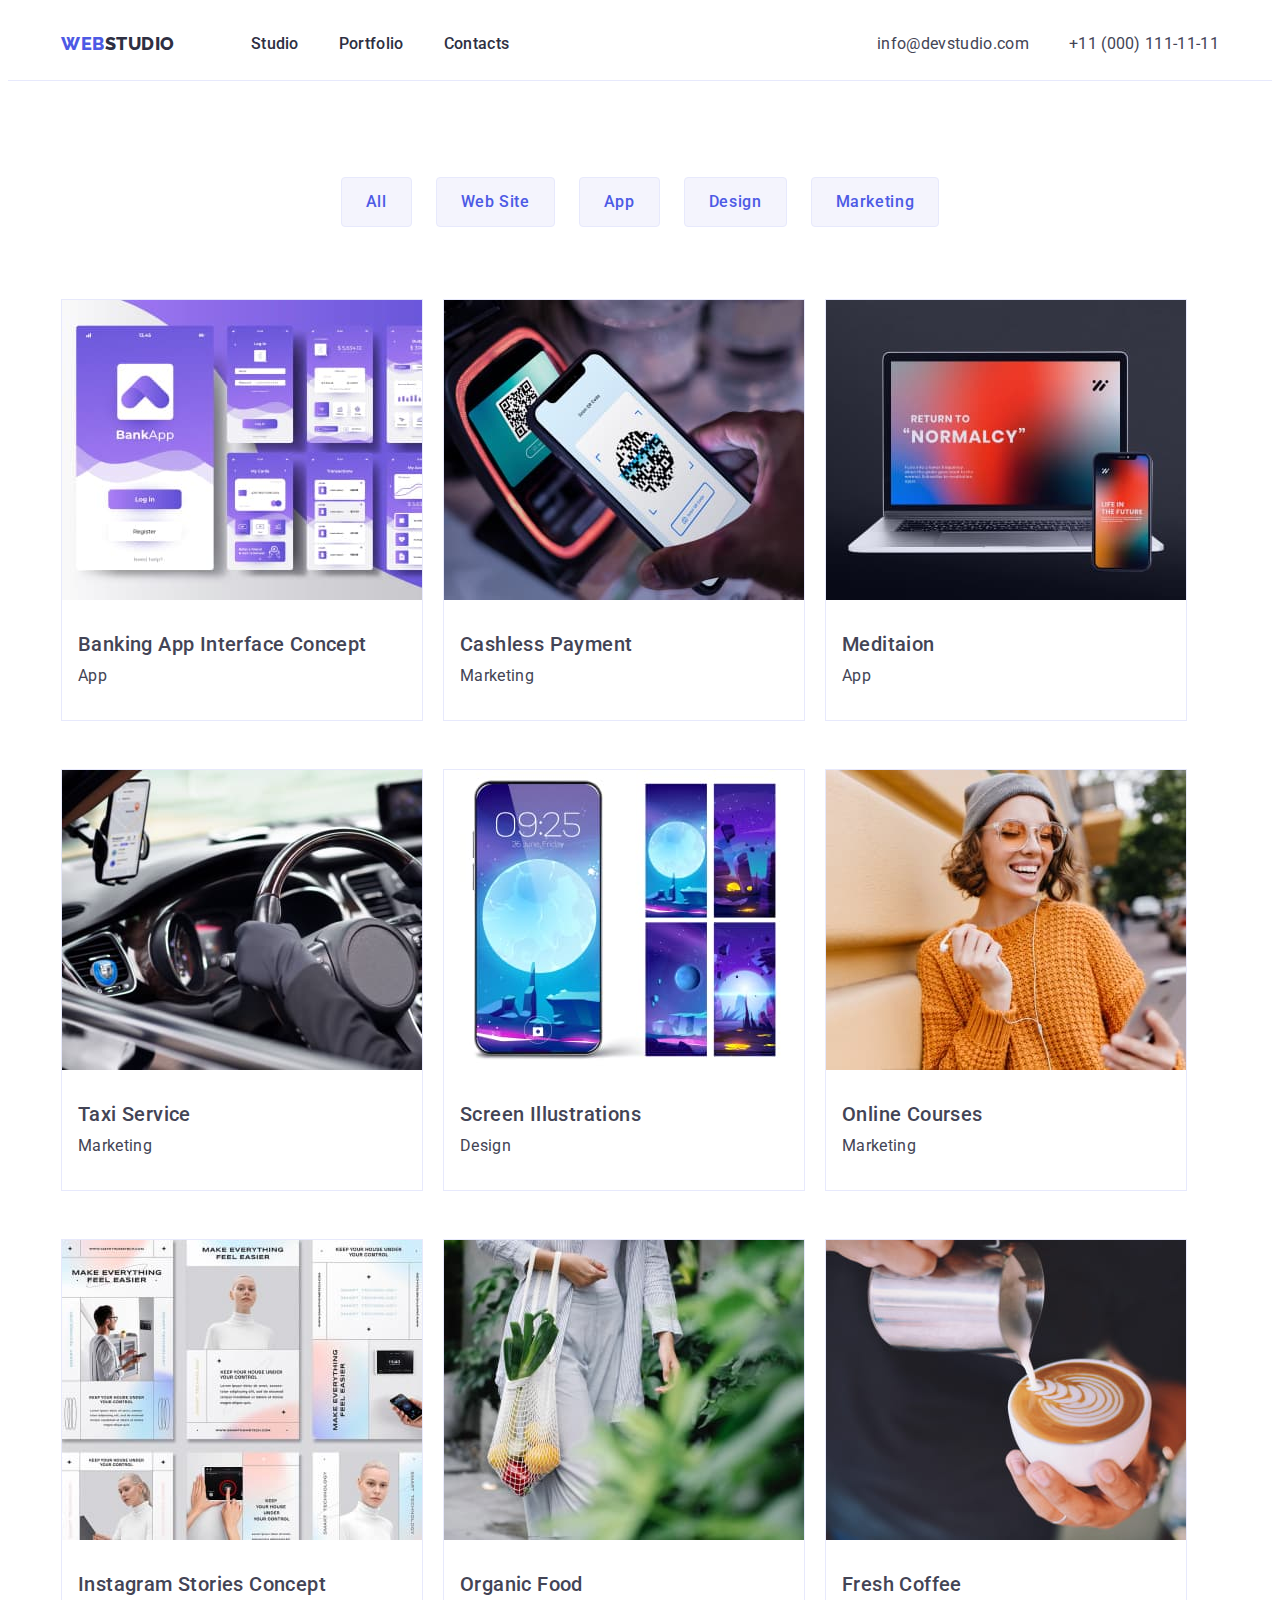
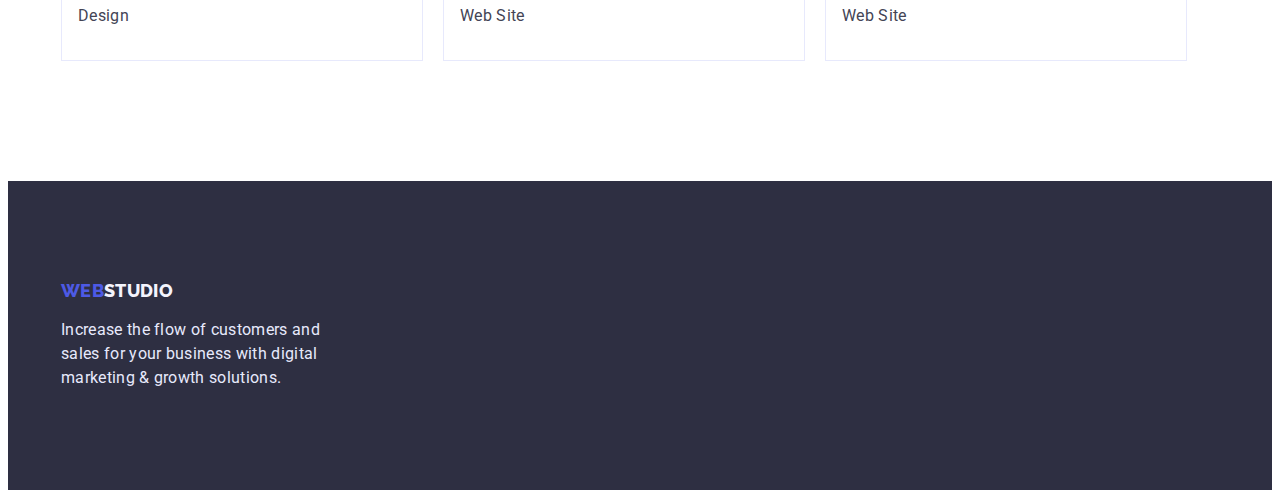
==== portfolio.html @ 00aa8af8 "homeworck3.1" ====
<!DOCTYPE html>
<html lang="en">

<head>
    <meta charset="UTF-8">
    <meta http-equiv="X-UA-Compatible" content="IE=edge">
    <meta name="viewport" content="width=device-width, initial-scale=1.0">
    <title>WebStudio</title>
    <link rel="preconnect" href="https://fonts.googleapis.com">
    <link rel="preconnect" href="https://fonts.gstatic.com" crossorigin>
    <link href="https://fonts.googleapis.com/css2?family=Raleway:wght@800&family=Roboto:wght@400;500;700&display=swap"
        rel="stylesheet">
    <link rel="stylesheet" href="https://cdnjs.cloudflare.com/ajax/libs/modern-normalize/1.1.0/modern-normalize.min.css"
        integrity="sha512-wpPYUAdjBVSE4KJnH1VR1HeZfpl1ub8YT/NKx4PuQ5NmX2tKuGu6U/JRp5y+Y8XG2tV+wKQpNHVUX03MfMFn9Q=="
        crossorigin="anonymous" referrerpolicy="no-referrer" />
    <link rel="stylesheet" href="./css/styles.css">
</head>

<body>
    <header class="header">
        <div class="container main-nav">
            <nav class="header-nav">
                <a href="./index.html" class="header-logo">
                    <span class="header-logo-web">Web</span>Studio
                </a>
                <ul class="site-nav list">
                    <li class="item"><a href="index.html" class="link">Studio</a></li>
                    <li class="item"><a href="portfolio.html" class="link">Portfolio</a></li>
                    <li class="item"><a href="" class="link">Contacts</a></li>
                </ul>
            </nav>
            <address class="adress-nav">
                <ul class="auth-nav header-contacts list">
                    <li class="item"><a href="mailto:info@devstudio.com"
                            class="header-contacts link">info@devstudio.com</a></li>
                    <li class="item"><a href="tel:+110001111111" class="header-contacts link">+11 (000) 111-11-11</a>
                    </li>
                </ul>
            </address>
        </div>
    </header>


    <main>
        <section class="section section-portfolio">
            <div class="container">
                <h1 class="visually-hidden">Portfolio</h1>
                <ul class="portfolio-list">
                    <li class="portfolio-item">
                        <button type="button" class="section-portfolio-button">All</button>
                    </li>
                    <li class="portfolio-item">
                        <button type="button" class="section-portfolio-button">Web Site</button>
                    </li>
                    <li class="portfolio-item">
                        <button type="button" class="section-portfolio-button">App</button>
                    </li>
                    <li class="portfolio-item">
                        <button type="button" class="section-portfolio-button">Design</button>
                    </li>
                    <li class="portfolio-item">
                        <button type="button" class="section-portfolio-button">Marketing</button>
                    </li>
                </ul>
            </div>

            <div class="container">
                <ul class="portf-link">
                    <li class="portf-item">
                        <a href="" class="section-portfolio-link">
                            <img src="./images/blankapp.jpg" alt="banking Apps" width="360" height="300">
                            <h2 class="portf-title">Banking App Interface Concept</h2>
                            <p class="portf-text">App</p>
                        </a>
                    </li>
                    <li class="portf-item">
                        <a href="" class="section-portfolio-link">
                            <img src="./images/payment.jpg" alt="payment by phone" width="360" height="300">
                            <h2 class="portf-title">Cashless Payment</h2>
                            <p class="portf-text">Marketing</p>
                        </a>
                    </li>
                    <li class="portf-item">
                        <a href="" class="section-portfolio-link">
                            <img src="./images/meditationapp.jpg" alt="laptop and phone" width="360" height="300">
                            <h2 class="portf-title">Meditaion</h2>
                            <p class="portf-text">App</p>
                        </a>
                    </li>
                    <li class="portf-item">
                        <a href="" class="section-portfolio-link">
                            <img src="./images/taxi.jpg" alt="a person driving a car" width="360" height="300">
                            <h2 class="portf-title">Taxi Service</h2>
                            <p class="portf-text">Marketing</p>
                        </a>
                    </li>
                    <li class="portf-item">
                        <a href="" class="section-portfolio-link">
                            <img src="./images/screen.jpg" alt="screenshots on the phone" width="360" height="300">
                            <h2 class="portf-title">Screen Illustrations</h2>
                            <p class="portf-text">Design</p>
                        </a>
                    </li>
                    <li class="portf-item">
                        <a href="" class="section-portfolio-link">
                            <img src="./images/courses.jpg" alt="woman whith headphones" width="360" height="300">
                            <h2 class="portf-title">Online Courses</h2>
                            <p class="portf-text">Marketing</p>
                        </a>
                    </li>
                    <li class="portf-item">
                        <a href="" class="section-portfolio-link">
                            <img src="./images/instagram.jpg" alt="beautiful pages from Instagram" width="360"
                                height="300">
                            <h2 class="portf-title">Instagram Stories Concept</h2>
                            <p class="portf-text">Design</p>
                        </a>
                    </li>
                    <li class="portf-item">
                        <a href="" class="section-portfolio-link">
                            <img src="./images/food.jpg" alt="a man whith a bag of vegetables" width="360" height="300">
                            <h2 class="portf-title">Organic Food</h2>
                            <p class="portf-text">Web Site</p>
                        </a>
                    </li>
                    <li class="portf-item">
                        <a href="" class="section-portfolio-link">
                            <img src="./images/coffee.jpg" alt="making coffee" width="360" height="300">
                            <h2 class="portf-title">Fresh Coffee</h2>
                            <p class="portf-text">Web Site</p>
                        </a>
                    </li>

                </ul>
            </div>
        </section>

    </main>

    <footer class="section-footer">
        <div class="container footer-cont">
            <a href="./index.html" class="footer-logo">
                <span class="footer-logo-web">Web</span>Studio
            </a>
            <p class="footer-text">
                Increase the flow of customers and sales for your business with digital marketing &amp; growth
                solutions.
            </p>
        </div>
    </footer>
</body>

</html>
---- css/styles.css ----
:root{
    --brand-color: #4D5AE5; /* Iris */
    --title-text-color:#2E2F42; /* Navy blue */
    --pressed-state-color:#404BBF; /* OCEAN */
    --text-color:#434455; /*SLATE*/
    --white-color: #FFFFFF;
    --light-backgrounds-color:#F4F4FD; /* CLOUD*/
    --accent-color: #E7E9FC; /* cornflower */
    --color-background-primary: #FFFFFF;
}

h1,
h2,
h3,
h4,
h5,
h6,
p {
    margin: 0;
}

img {
    display: block;
    max-width: 100%;
    height: auto;
}

address {
    font-style: normal;
}

button {
    display: block;
    cursor: pointer;
    border-radius: 4px;
    font-weight: 500;
    font-size: 16px;
    line-height: 1.5;
    letter-spacing: 0.04em;
    font-family: 'Roboto';
    border: 1px solid transparent;
}

ul {
    list-style: none;
    margin: 0;
    padding: 0;
}

a {
    text-decoration: none;
    
}

.container {
    width: 100%;
    max-width: 1158px;
    padding: 0 15px;
    margin: 0 auto;
}

.section {
    padding-top: 120px;
    padding-bottom: 120px;
}
.section.no-top-padding{
    padding-top: 0;

}


.visually-hidden {
    position: absolute;
    width: 1px;
    height: 1px;
    margin: -1px;
    border: 0;
    padding: 0;
    white-space: nowrap;
    clip-path: inset(100%);
    clip: rect(0 0 0 0);
    overflow: hidden;
}
body{
    font-family: Roboto, sans-serif;
    font-size: 16px;
    letter-spacing: 0.02em;
    color: var(--text-color);
    background-color: var(--color-background-primary);
}
.header{
    border-bottom: 1px solid #E7E9FC;
}
.main-nav{
    display: flex;
    align-items: center;

}
.header-nav{
    display: flex;
    align-items: center;
}
.header-logo{
    display: block;
    margin-right: 76px;
    color: var(--title-text-color);
    font-family: 'Raleway';
    font-size: 18px;
    font-weight: 800;
    letter-spacing: 0.03em;
    line-height: 1.33;
    text-transform: uppercase;
}
span.header-logo-web{
    color: var(--brand-color);

}
.site-nav{
    display: flex;
}
.site-nav .item:not(:last-child){
    margin-right: 40px;
}

.site-nav .link{
    display: block;
    padding-top: 24px;
    padding-bottom: 24px;

    color: var(--title-text-color);
    font-size: 16px;
    font-weight: 500;
    line-height: 1.5;
}
.site-nav .link:hover,
.site-nav .link:focus{
    color: var(--pressed-state-color);
}

.link:hover,
.link:focus{
    color: var(--brand-color);
    
}
.adress-nav{
    margin-left: auto;
}
.auth-nav{
    display: flex;
}
.auth-nav .item:not(:last-child){
    margin-right: 40px;
}
.auth-nav .link{
    display: block;
    padding-top: 24px;
    padding-bottom: 24px;
}

.header-contacts {
    color: var(--text-color);
    font-size: 16px;
    line-height: 1.5;
}
.header-contacts .link:hover,
.header-contacts .link:focus{
    color: var(--pressed-state-color);
}

.button:focus,
.button:hover{
    color: var(--pressed-state-color);
}

.hero{
    background: var(--title-text-color);
    padding-top: 188px;
    padding-bottom: 188px;
    text-align: center;
}
.hero-title{
    display: block;
    margin-left: auto;
    margin-right: auto;
    width: 496px;
    
    color: var(--white-color);
    font-weight: 700;
    font-size: 56px;
    line-height: 1.07;
    letter-spacing: 0.02em;
    margin-bottom: 48px;

}
.hero-button{
    display: inline-block;
    color: var(--white-color);
    background-color:var(--brand-color);
    box-shadow: 0px 4px 4px rgba(0, 0, 0, 0.15);
    padding: 16px 32px;
}
.hero-button:hover,
.hero-button:focus{
    background-color: var(--pressed-state-color);
}
.title{
    padding-bottom: 8px;
}
.portfolio-list{
    display: flex;
    justify-content:center;
    padding-bottom: 72px;
}
.portfolio-list .portfolio-item:not(:last-child){
    margin-right: 24px;
}
.section.section-portfolio{
    padding-top: 96px;
}
.section-portfolio-button{
    padding: 12px 24px;
    color: var(--brand-color);
    background-color: var(--light-backgrounds-color);
    font-family: 'Roboto';
    font-weight: 500;
    font-size: 16px;
    line-height: 1.5;
    letter-spacing: 0.04em;
    border: 1px solid #E7E9FC;
    border-radius: 4px;
    text-align: center;

}
.section-portfolio-button:hover,
.section-portfolio-button:focus{
    color: var(--white-color);
    background-color: var(--pressed-state-color);
    box-shadow: 0px 3px 1px rgba(0, 0, 0, 0.1), 0px 2px 1px rgba(0, 0, 0, 0.08), 0px 2px 2px rgba(0, 0, 0, 0.12);
    border: 1px solid transparent;
}
.portf-link{
    display: flex;
    flex-wrap:wrap;
    column-gap: 20px;
    row-gap: 48px;
    
}

.section-portfolio-link{
    background-color: var(--white-color);
    color: var(--text-color);

}

.portf-item{
    border: 1px solid var(--accent-color);




}
.portf-title{
    padding-top: 32px;
    padding-bottom: 8px;
    padding-left: 16px;
    font-weight: 500;
    font-size: 20px;
    line-height: 1.2;
    letter-spacing: 0.02em; 
    text-transform: capitalize;
}
.portf-text{
    padding-bottom: 32px;
    padding-left: 16px;
    font-size: 16px;
    line-height: 1.5;
    letter-spacing: 0.02em;
}
.section-specifics-list{
    display: flex;
}
.section-specifics-list .specifics-list:not(:last-child){
    margin-right: 24px;
}
.features-list{
    display: flex;    
}
.features-list li:not(:last-child) {
    margin-right: 24px;
}
.section-specifics-list h3{
    color:var(--title-text-color);
    font-weight: 500;
    font-size: 20px;
    line-height: 1.2;
    letter-spacing: 0.02em;
}
.section-specifics-list p{
    font-size: 16px;
    line-height: 1.5;
    letter-spacing: 0.02em;
}
.section-title{ 
    color: var(--title-text-color);
    font-weight: 700;
    font-size: 36px;
    line-height: 1.11;
    letter-spacing: 0.02em;
    text-transform: capitalize;
    margin-bottom: 72px;
    text-align: center;
}
.section-team{
    background-color: var(--light-backgrounds-color);
    padding-bottom: 120px;
}
.team-list{
    display: flex;
}
.team-list .team-card:not(:last-child){
    margin-right: 24px;
}
.team-card{
    text-align: center;
    background-color: var(--white-color);
    box-shadow: 0px 1px 6px rgba(46, 47, 66, 0.08), 0px 1px 1px rgba(46, 47, 66, 0.16), 0px 2px 1px rgba(46, 47, 66, 0.08);
    border-radius: 0px 0px 4px 4px;
}
.section-team h3{
    padding-top: 32px;
    color: var(--title-text-color);
    font-weight: 500;
    font-size: 20px;
    line-height: 1.2;
    letter-spacing: 0.02em;
}
.section-team p{
    padding-bottom: 32px;
    color: var(--text-color);
    font-size: 16px;
    line-height: 1.5;
    letter-spacing: 0.02em;
    
}
.section-footer{
    background-color: var(--title-text-color);
    color: var(--accent-color);
    font-size: 16px;
    line-height: 1.5;
    letter-spacing: 0.02em;
    
}
.footer-cont{
    padding-top: 100px;
    padding-bottom: 100px;
}
.footer-logo {
    margin-bottom: 16px;
    display: block;
    font-family: 'Raleway';
    color: var(--light-backgrounds-color);
    font-weight: 800;
    font-size: 18px;
    line-height: 1.16;
    text-transform: uppercase;
}
.footer-logo-web{
    color: var(--brand-color);
}
.footer-text{
    max-width: 264px;
}
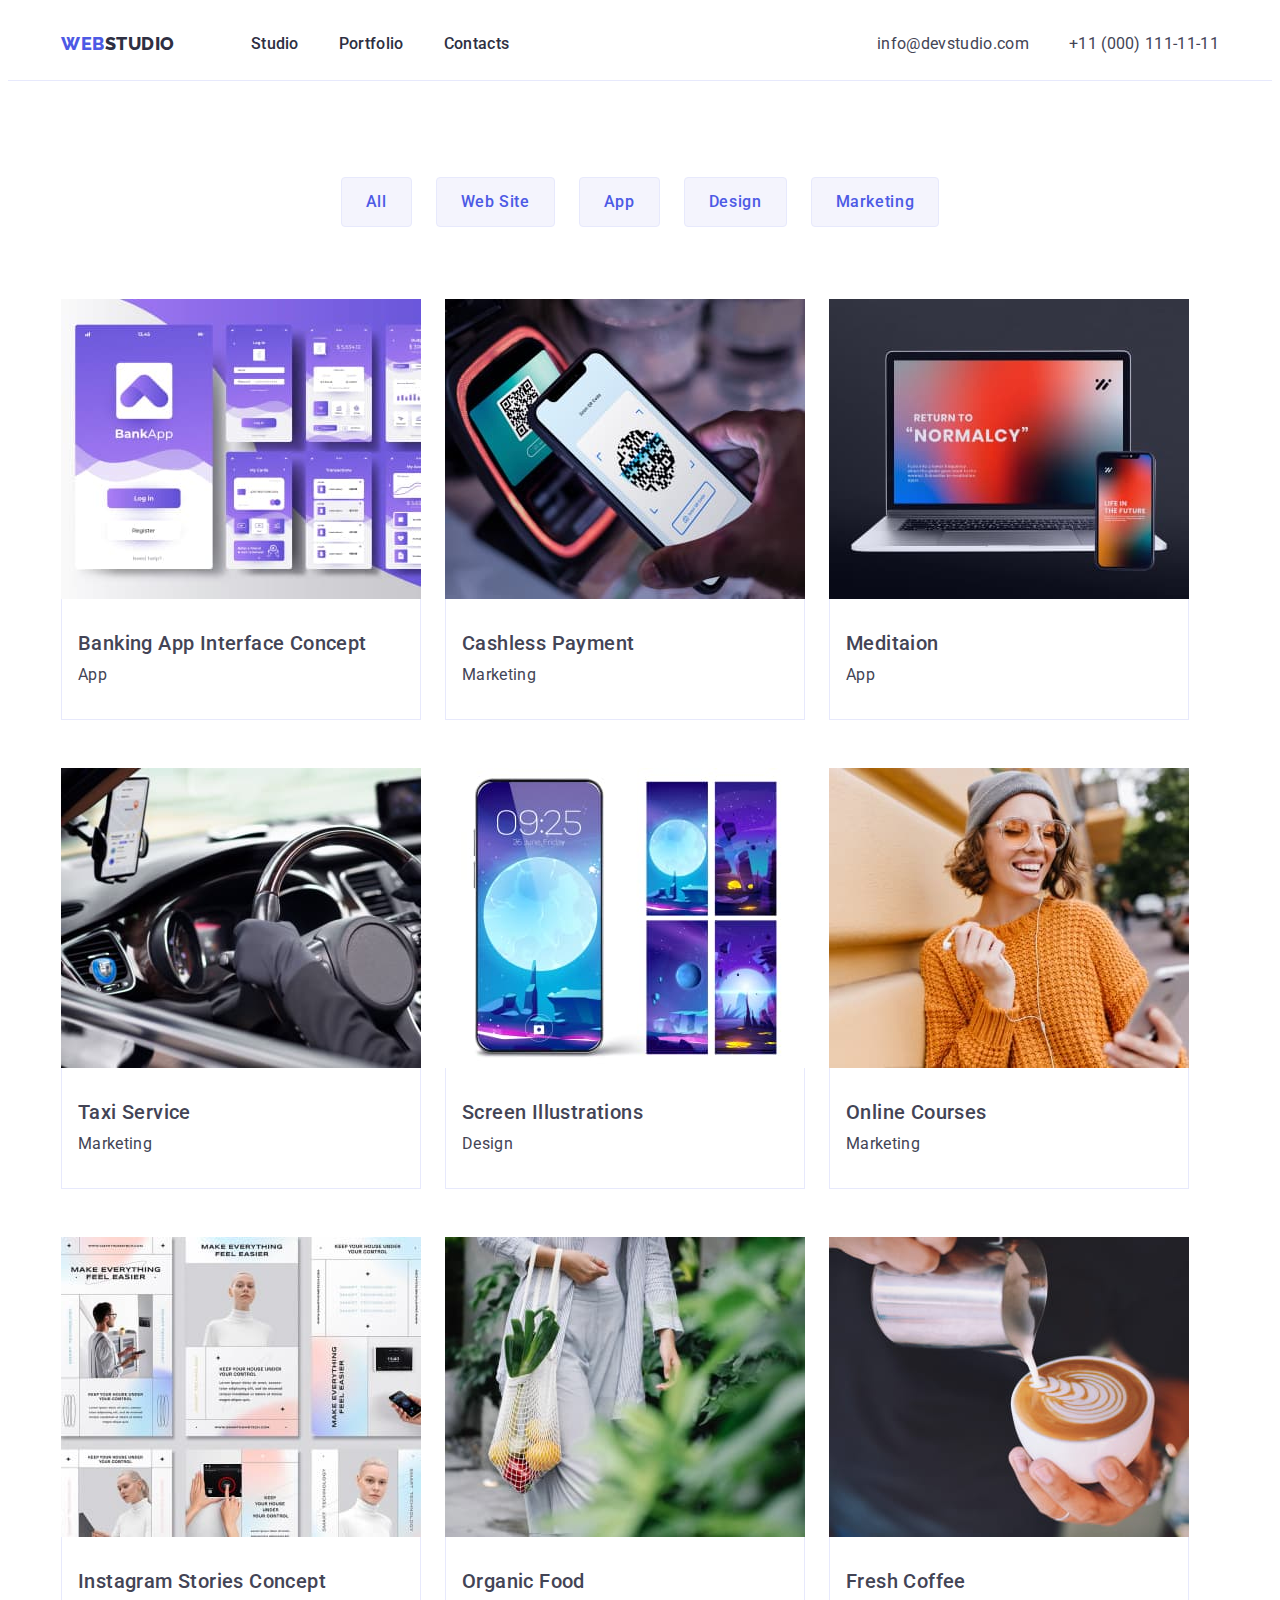
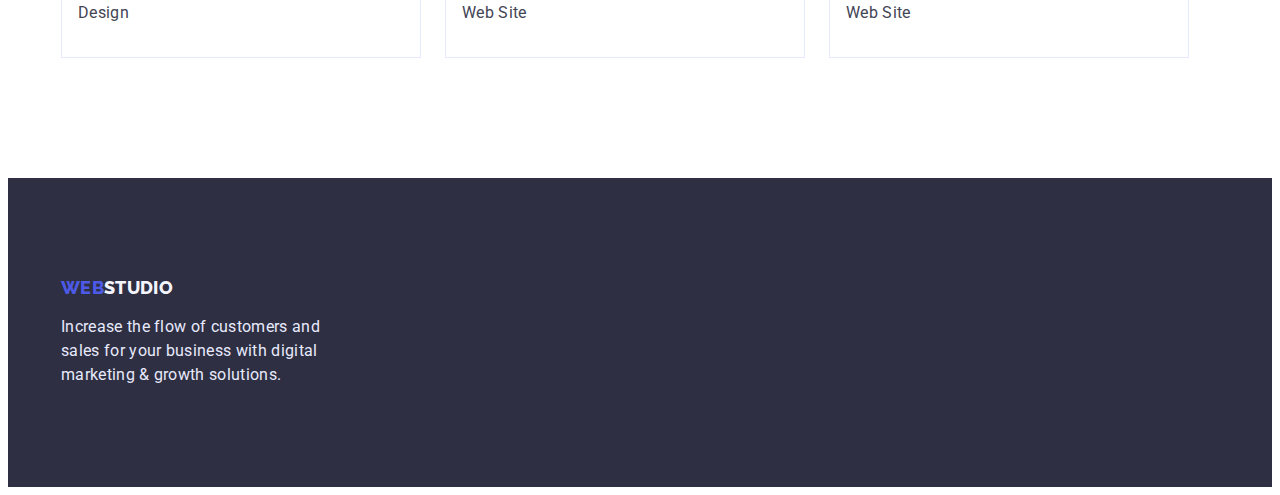
==== commit 2652eb35: "3.2" ====
--- a/portfolio.html
+++ b/portfolio.html
@@ -62,72 +62,87 @@
                         <button type="button" class="section-portfolio-button">Marketing</button>
                     </li>
                 </ul>
-            </div>
-
-            <div class="container">
                 <ul class="portf-link">
                     <li class="portf-item">
                         <a href="" class="section-portfolio-link">
                             <img src="./images/blankapp.jpg" alt="banking Apps" width="360" height="300">
-                            <h2 class="portf-title">Banking App Interface Concept</h2>
-                            <p class="portf-text">App</p>
+                            <div class="portf-name">
+                                <h2 class="portf-title">Banking App Interface Concept</h2>
+                                <p class="portf-text">App</p>
+                            </div>
                         </a>
                     </li>
                     <li class="portf-item">
                         <a href="" class="section-portfolio-link">
                             <img src="./images/payment.jpg" alt="payment by phone" width="360" height="300">
-                            <h2 class="portf-title">Cashless Payment</h2>
-                            <p class="portf-text">Marketing</p>
+                            <div class="portf-name">
+                                <h2 class="portf-title">Cashless Payment</h2>
+                                <p class="portf-text">Marketing</p>
+                            </div>
                         </a>
                     </li>
                     <li class="portf-item">
                         <a href="" class="section-portfolio-link">
                             <img src="./images/meditationapp.jpg" alt="laptop and phone" width="360" height="300">
-                            <h2 class="portf-title">Meditaion</h2>
-                            <p class="portf-text">App</p>
+                            <div class="portf-name">
+                                <h2 class="portf-title">Meditaion</h2>
+                                <p class="portf-text">App</p>
+                            </div>
                         </a>
                     </li>
                     <li class="portf-item">
                         <a href="" class="section-portfolio-link">
                             <img src="./images/taxi.jpg" alt="a person driving a car" width="360" height="300">
-                            <h2 class="portf-title">Taxi Service</h2>
-                            <p class="portf-text">Marketing</p>
+                            <div class="portf-name">
+                                <h2 class="portf-title">Taxi Service</h2>
+                                <p class="portf-text">Marketing</p>
+                            </div>
                         </a>
                     </li>
                     <li class="portf-item">
                         <a href="" class="section-portfolio-link">
                             <img src="./images/screen.jpg" alt="screenshots on the phone" width="360" height="300">
-                            <h2 class="portf-title">Screen Illustrations</h2>
-                            <p class="portf-text">Design</p>
+                            <div class="portf-name">
+                                <h2 class="portf-title">Screen Illustrations</h2>
+                                <p class="portf-text">Design</p>
+                            </div>
                         </a>
                     </li>
                     <li class="portf-item">
                         <a href="" class="section-portfolio-link">
                             <img src="./images/courses.jpg" alt="woman whith headphones" width="360" height="300">
-                            <h2 class="portf-title">Online Courses</h2>
-                            <p class="portf-text">Marketing</p>
+                            <div class="portf-name">
+                                <h2 class="portf-title">Online Courses</h2>
+                                <p class="portf-text">Marketing</p>
+                            </div>
                         </a>
                     </li>
                     <li class="portf-item">
                         <a href="" class="section-portfolio-link">
                             <img src="./images/instagram.jpg" alt="beautiful pages from Instagram" width="360"
                                 height="300">
-                            <h2 class="portf-title">Instagram Stories Concept</h2>
-                            <p class="portf-text">Design</p>
+                            <div class="portf-name">
+                                <h2 class="portf-title">Instagram Stories Concept</h2>
+                                <p class="portf-text">Design</p>
+                            </div>
                         </a>
                     </li>
                     <li class="portf-item">
                         <a href="" class="section-portfolio-link">
                             <img src="./images/food.jpg" alt="a man whith a bag of vegetables" width="360" height="300">
-                            <h2 class="portf-title">Organic Food</h2>
-                            <p class="portf-text">Web Site</p>
+                            <div class="portf-name">
+                                <h2 class="portf-title">Organic Food</h2>
+                                <p class="portf-text">Web Site</p>
+                            </div>
                         </a>
                     </li>
                     <li class="portf-item">
                         <a href="" class="section-portfolio-link">
                             <img src="./images/coffee.jpg" alt="making coffee" width="360" height="300">
-                            <h2 class="portf-title">Fresh Coffee</h2>
-                            <p class="portf-text">Web Site</p>
+                            <div class="portf-name">
+                                <h2 class="portf-title">Fresh Coffee</h2>
+                                <p class="portf-text">Web Site</p>
+                            </div>
                         </a>
                     </li>
 
--- a/css/styles.css
+++ b/css/styles.css
@@ -89,7 +89,7 @@
     background-color: var(--color-background-primary);
 }
 .header{
-    border-bottom: 1px solid #E7E9FC;
+    border-bottom: 1px solid var(--accent-color);
 }
 .main-nav{
     display: flex;
@@ -204,12 +204,12 @@
     background-color: var(--pressed-state-color);
 }
 .title{
-    padding-bottom: 8px;
+    margin-bottom: 8px;
 }
 .portfolio-list{
     display: flex;
     justify-content:center;
-    padding-bottom: 72px;
+    margin-bottom: 72px;
 }
 .portfolio-list .portfolio-item:not(:last-child){
     margin-right: 24px;
@@ -226,7 +226,7 @@
     font-size: 16px;
     line-height: 1.5;
     letter-spacing: 0.04em;
-    border: 1px solid #E7E9FC;
+    border-color:  var(--accent-color);
     border-radius: 4px;
     text-align: center;
 
@@ -241,28 +241,26 @@
 .portf-link{
     display: flex;
     flex-wrap:wrap;
-    column-gap: 20px;
+    column-gap: 24px;
     row-gap: 48px;
     
 }
 
 .section-portfolio-link{
-    background-color: var(--white-color);
     color: var(--text-color);
 
 }
 
-.portf-item{
+.portf-name{
+    padding-top: 32px;
+    padding-bottom: 32px;
+    padding-left: 16px;
     border: 1px solid var(--accent-color);
-
-
-
+    border-top: none;
 
 }
 .portf-title{
-    padding-top: 32px;
-    padding-bottom: 8px;
-    padding-left: 16px;
+    margin-bottom: 8px;
     font-weight: 500;
     font-size: 20px;
     line-height: 1.2;
@@ -270,8 +268,6 @@
     text-transform: capitalize;
 }
 .portf-text{
-    padding-bottom: 32px;
-    padding-left: 16px;
     font-size: 16px;
     line-height: 1.5;
     letter-spacing: 0.02em;
@@ -326,8 +322,11 @@
     box-shadow: 0px 1px 6px rgba(46, 47, 66, 0.08), 0px 1px 1px rgba(46, 47, 66, 0.16), 0px 2px 1px rgba(46, 47, 66, 0.08);
     border-radius: 0px 0px 4px 4px;
 }
+.team-name{
+    padding-top: 32px;
+    padding-bottom: 32px;
+}
 .section-team h3{
-    padding-top: 32px;
     color: var(--title-text-color);
     font-weight: 500;
     font-size: 20px;
@@ -335,7 +334,6 @@
     letter-spacing: 0.02em;
 }
 .section-team p{
-    padding-bottom: 32px;
     color: var(--text-color);
     font-size: 16px;
     line-height: 1.5;
@@ -343,16 +341,12 @@
     
 }
 .section-footer{
-    background-color: var(--title-text-color);
-    color: var(--accent-color);
-    font-size: 16px;
-    line-height: 1.5;
-    letter-spacing: 0.02em;
-    
-}
-.footer-cont{
     padding-top: 100px;
     padding-bottom: 100px;
+    background-color: var(--title-text-color);
+}
+.footer-cont{
+   
 }
 .footer-logo {
     margin-bottom: 16px;
@@ -369,4 +363,8 @@
 }
 .footer-text{
     max-width: 264px;
+    color: var(--accent-color);
+    font-size: 16px;
+    line-height: 1.5;
+    letter-spacing: 0.02em;
 }